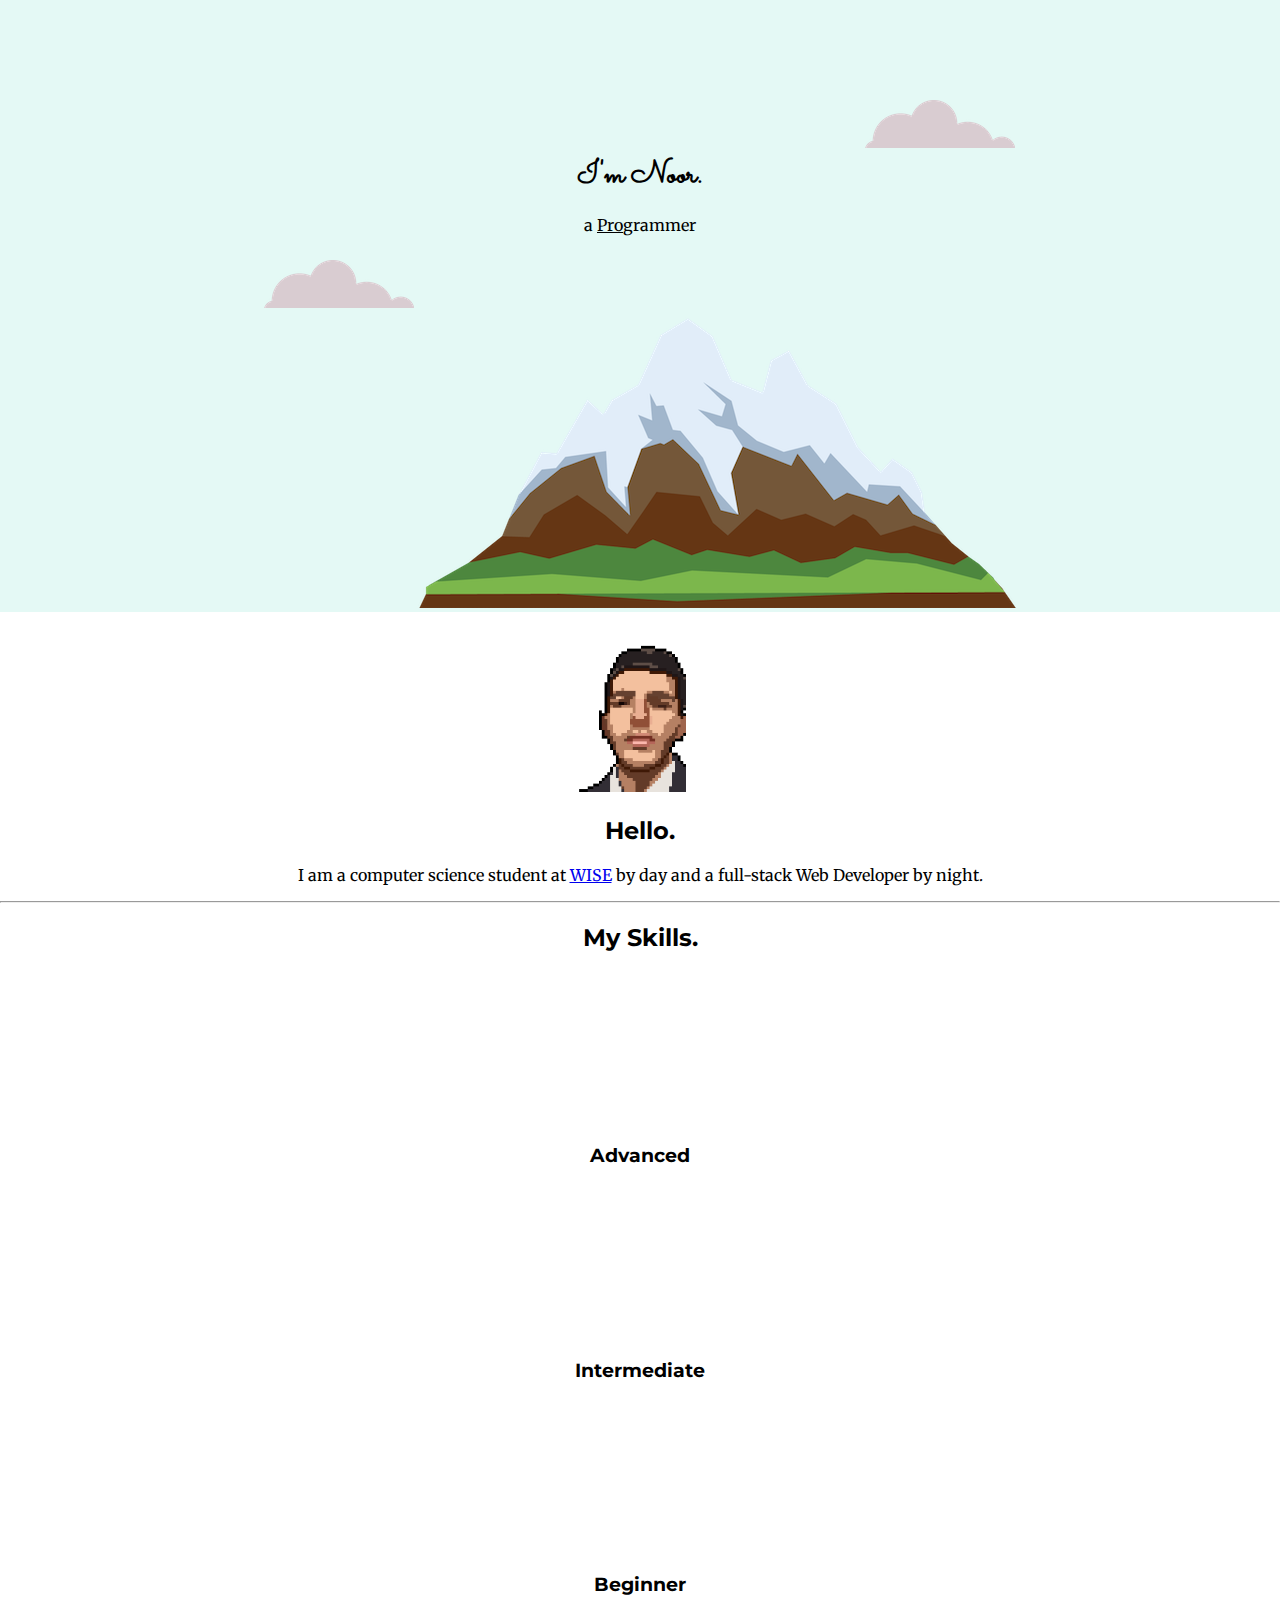
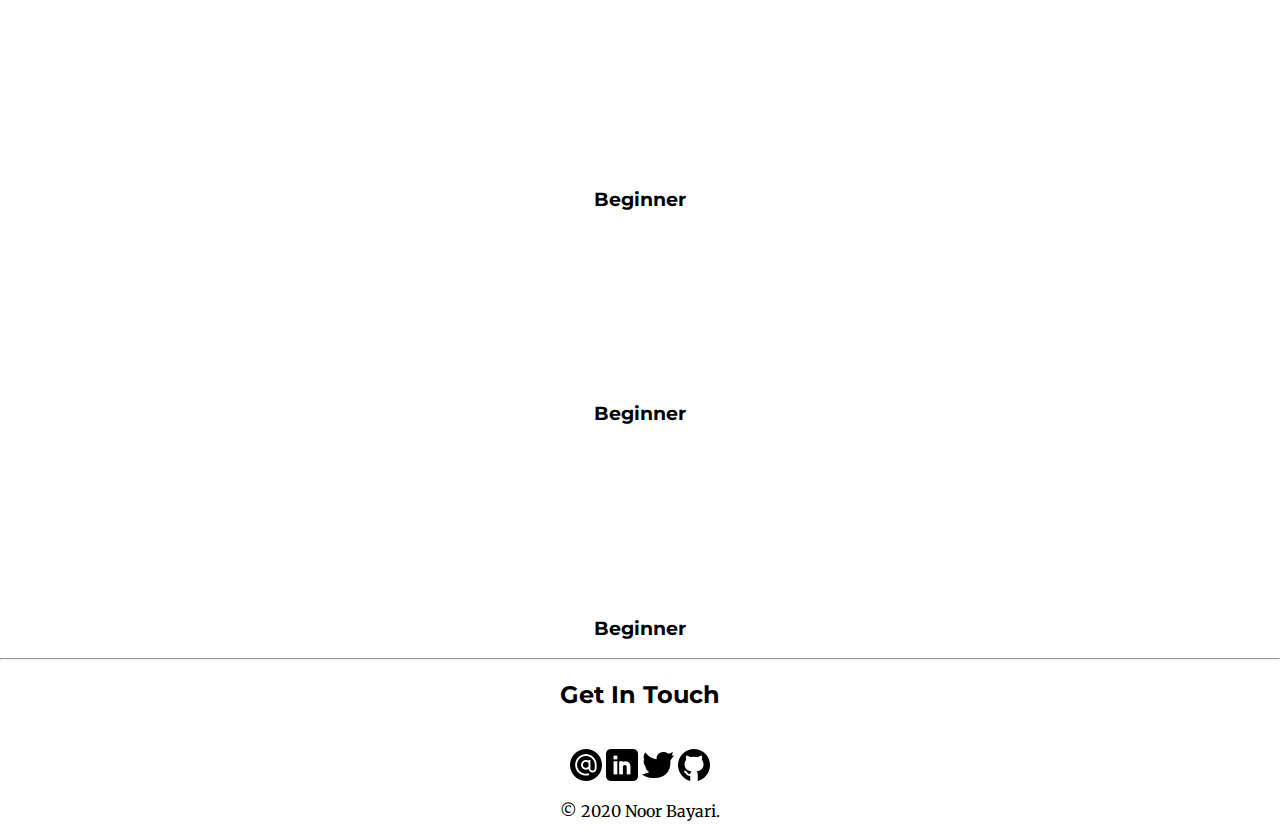
==== index.html @ 8374a43b "v.1" ====
<!DOCTYPE html>
<html lang="en">
  <head>
    <meta charset="UTF-8" />
    <meta name="viewport" content="width=device-width, initial-scale=1.0" />
    <link rel="stylesheet" href="css/styles.css" />
    <link
      href="https://fonts.googleapis.com/css2?family=Merriweather&family=Montserrat&family=Sacramento&display=swap"
      rel="stylesheet"
    />
    <!-- <link
      rel="icon"
      href="https://fontmeme.com/permalink/200902/e16b183676354afe46dc7c57ccffe2ff.png"
      type="image/icon type"
    /> -->
    <link
      rel="icon"
      href="https://fontmeme.com/permalink/200902/afb2fec986e26dd6d6b7f6b4d691d5f6.png"
      type="image/icon type"
    />

    <title>Noor Aldeen</title>
  </head>
  <body>
    <div class="top-container">
      <img class="top-cloud" src="images/cloud.png" alt="cloud" />
      <h1>I'm Noor.</h1>

      <p>a <span class="pro"> Pro</span>grammer</p>
      <img class="bottom-cloud" src="images/cloud.png" alt="cloud" />
      <img src="images/mountain.png" alt="mountain" />
    </div>

    <div class="middle-container">
      <div class="profile">
        <img class="profile-img" src="images/noor-pixel1.png" alt="" />
        <h2>Hello.</h2>
        <p>
          I am a computer science student at
          <a href="https://www.wise.edu.jo/en"> WISE</a> by day and a full-stack
          Web Developer by night.
        </p>
      </div>
      <hr />
      <div class="skills">
        <h2>My Skills.</h2>
        <div class="skill-row">
          <iframe
            src="https://giphy.com/embed/XAxylRMCdpbEWUAvr8"
            width="200"
            frameborder="0"
            class="giphy-embed"
            allowfullscreen
          ></iframe>
          <h3>Advanced</h3>
        </div>
        <div class="skill-row">
          <iframe
            src="https://giphy.com/embed/fsEaZldNC8A1PJ3mwp"
            width="200"
            frameborder="0"
            class="giphy-embed"
            allowfullscreen
          ></iframe>

          <h3>Intermediate</h3>
        </div>
        <div class="skill-row">
          <iframe
            src="https://giphy.com/embed/Sr8xDpMwVKOHUWDVRD"
            width="200"
            frameborder="0"
            class="giphy-embed"
            allowfullscreen
          ></iframe>

          <h3>Beginner</h3>
        </div>
      </div>
      <div class="skill-row">
        <iframe
          src="https://giphy.com/embed/ln7z2eWriiQAllfVcn"
          width="200"
          frameborder="0"
          class="giphy-embed"
          allowfullscreen
        ></iframe>

        <h3>Beginner</h3>
      </div>
      <div class="skill-row">
        <iframe
          src="https://giphy.com/embed/eNAsjO55tPbgaor7ma"
          width="200"
          frameborder="0"
          class="giphy-embed"
          allowfullscreen
        ></iframe>
        <h3>Beginner</h3>
      </div>
      <div class="skill-row">
        <iframe
          src="https://giphy.com/embed/kdFc8fubgS31b8DsVu"
          width="200"
          frameborder="0"
          class="giphy-embed"
          allowfullscreen
        ></iframe>
        <h3>Beginner</h3>
      </div>

      <hr />
      <div class="contact-me">
        <h2>Get In Touch</h2>
        <h3></h3>
        <p></p>
      </div>
    </div>
    <br />

    <div class="bottom-container">
      <a class="btn" href="mailto:bayarinh@gmail.com"
        ><img width="32px" src="images/at.png" alt="Email"
      /></a>

      <a
        class="footer-link"
        href="https://www.linkedin.com/in/noor-bayari-8829161b5"
        ><img width="32px" src="images/linkedin.png" alt="Linkedin"
      /></a>
      <a class="footer-link" href="https://twitter.com/noorbayari1"
        ><img width="32px" src="images/twitter.png" alt="Twitter"
      /></a>

      <a class="footer-link" href="https://github.com/NoorBayari"
        ><img width="32px" src="images/github.png" alt="GitHub"
      /></a>

      <p>© 2020 Noor Bayari.</p>
    </div>
  </body>
</html>
---- css/styles.css ----
body {
  margin: 0;
  text-align: center;
  font-family: 'Merriweather', serif;
}
h1 {
  margin: 0 auto;
  width: 20%;
  font-family: 'Sacramento', cursive;
}
h2 {
  font-family: 'Montserrat', sans-serif;
}
h3 {
  font-family: 'Montserrat', sans-serif;
}

.top-container {
  background-color: #e4f9f5;
  position: relative;
  padding-top: 100px;
}
.middle-container {
}
.bottom-container {
}
.pro {
  text-decoration-line: underline;
}
.bottom-cloud {
  position: relative;
  left: 0px;
  bottom: 300px;
}
.top-cloud {
  position: relative;
  left: 300px;
  top: 0px;
}

.profile-img {
  width: 180px;
  position: relative;
  right: 20px;
}
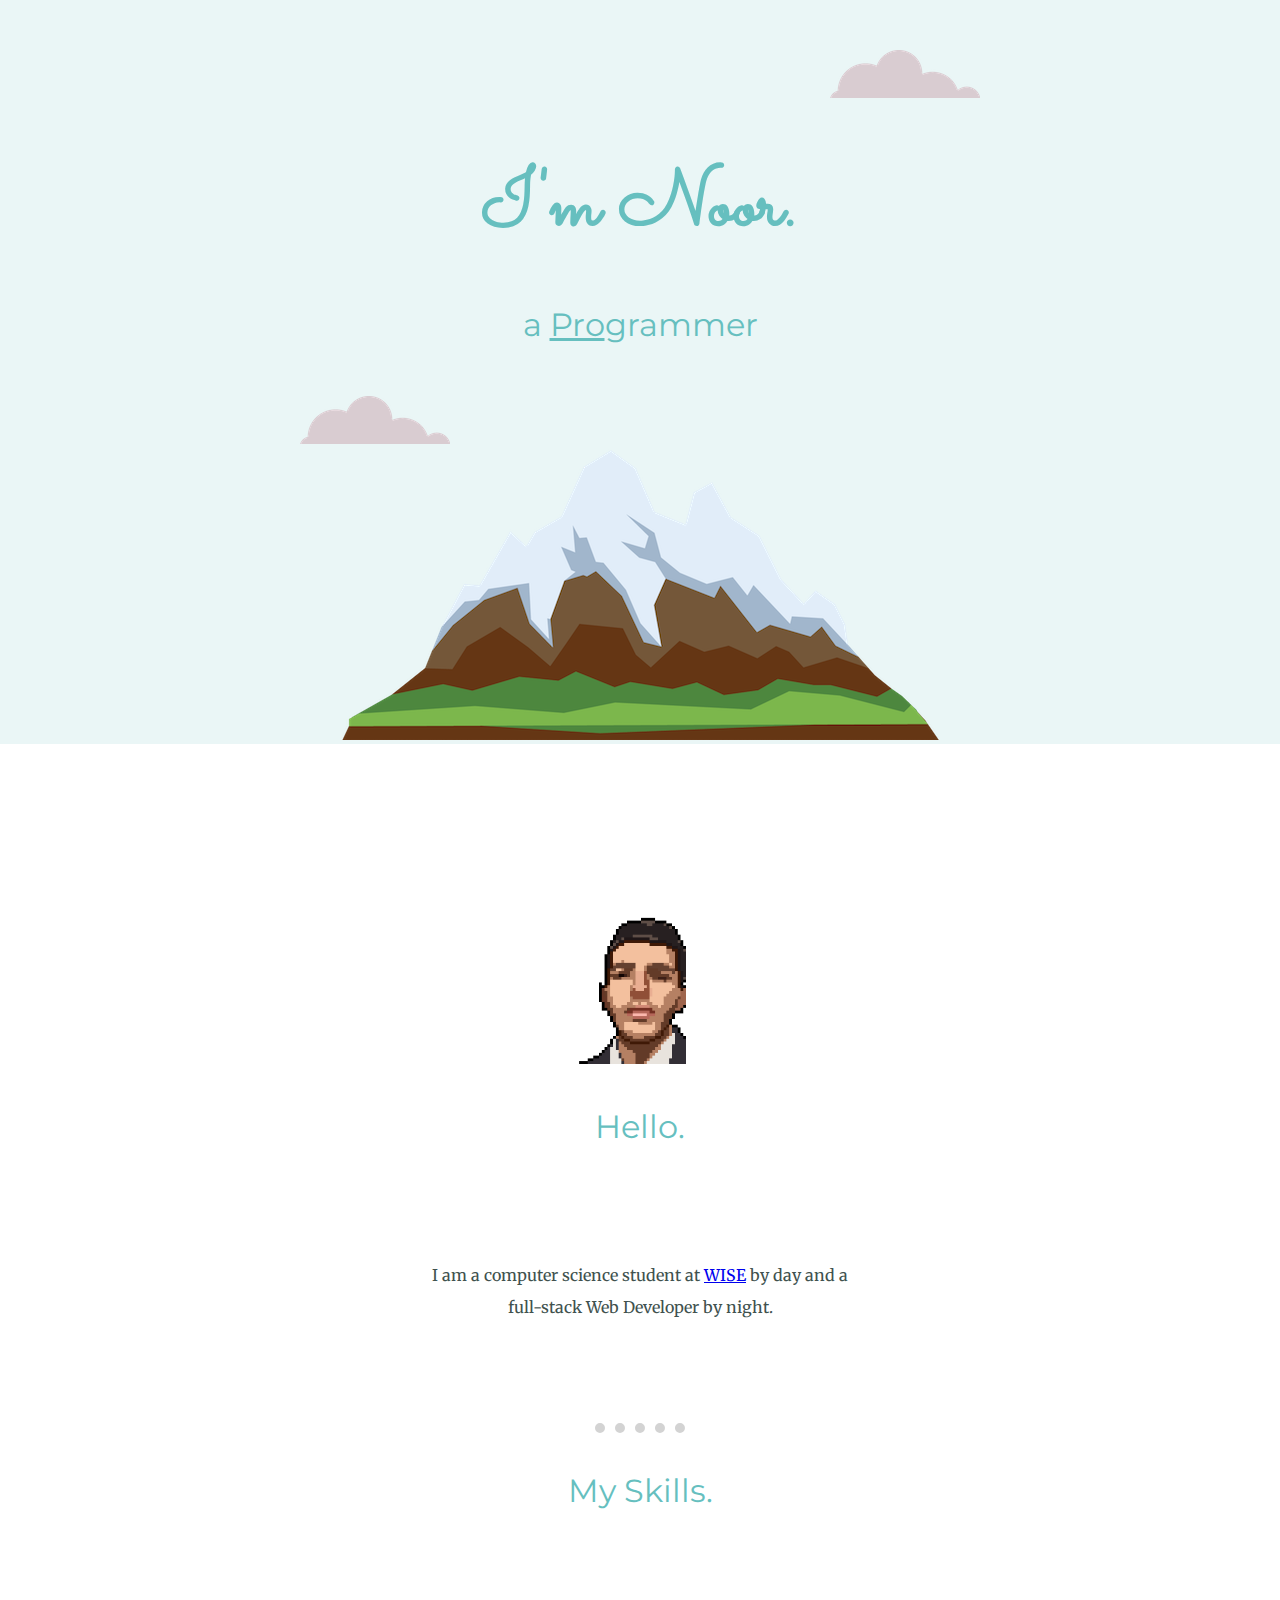
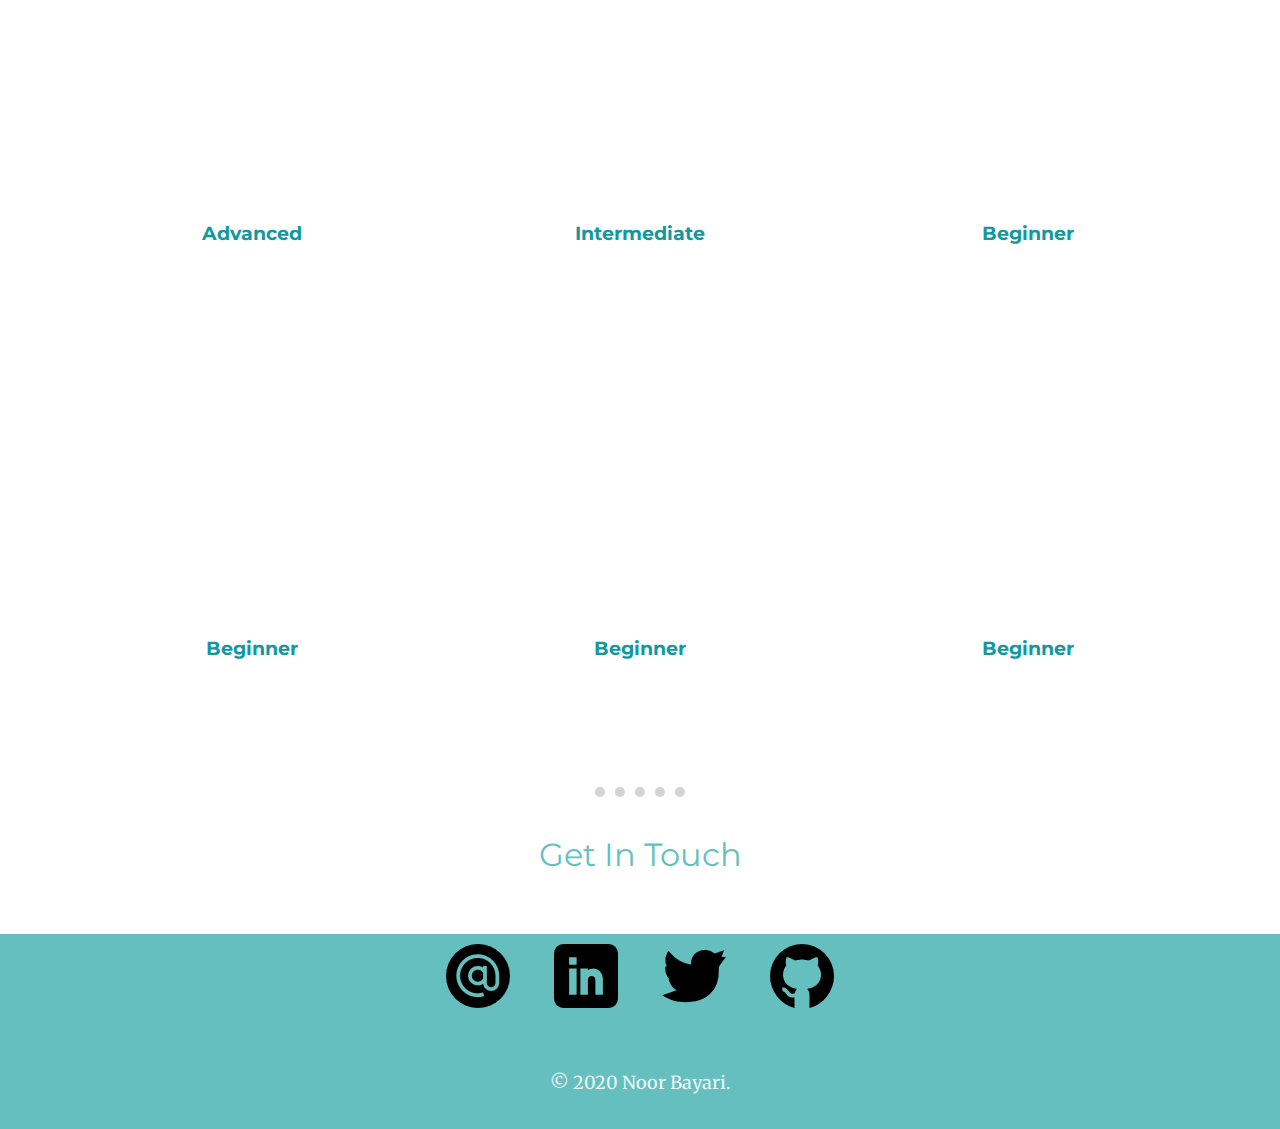
==== commit 5b148e46: "Add files via upload" ====
--- a/index.html
+++ b/index.html
@@ -26,16 +26,19 @@
       <img class="top-cloud" src="images/cloud.png" alt="cloud" />
       <h1>I'm Noor.</h1>
 
-      <p>a <span class="pro"> Pro</span>grammer</p>
+      <h2>a <span class="pro"> Pro</span>grammer</h2>
       <img class="bottom-cloud" src="images/cloud.png" alt="cloud" />
-      <img src="images/mountain.png" alt="mountain" />
+      <img class="mountain" src="images/mountain.png" alt="mountain" />
     </div>
 
     <div class="middle-container">
       <div class="profile">
+        <br />
+        <br />
+
         <img class="profile-img" src="images/noor-pixel1.png" alt="" />
         <h2>Hello.</h2>
-        <p>
+        <p class="intro">
           I am a computer science student at
           <a href="https://www.wise.edu.jo/en"> WISE</a> by day and a full-stack
           Web Developer by night.
@@ -46,67 +49,73 @@
         <h2>My Skills.</h2>
         <div class="skill-row">
           <iframe
+            class="skill-img"
             src="https://giphy.com/embed/XAxylRMCdpbEWUAvr8"
-            width="200"
+            width="35%"
             frameborder="0"
             class="giphy-embed"
             allowfullscreen
           ></iframe>
-          <h3>Advanced</h3>
+          <h3 class="skill-header">Advanced</h3>
         </div>
         <div class="skill-row">
           <iframe
+            class="skill-img"
             src="https://giphy.com/embed/fsEaZldNC8A1PJ3mwp"
-            width="200"
+            width="35%"
             frameborder="0"
             class="giphy-embed"
             allowfullscreen
           ></iframe>
 
-          <h3>Intermediate</h3>
+          <h3 class="skill-header">Intermediate</h3>
         </div>
         <div class="skill-row">
           <iframe
+            class="skill-img"
             src="https://giphy.com/embed/Sr8xDpMwVKOHUWDVRD"
-            width="200"
+            width="35%"
             frameborder="0"
             class="giphy-embed"
             allowfullscreen
           ></iframe>
 
-          <h3>Beginner</h3>
+          <h3 class="skill-header">Beginner</h3>
         </div>
       </div>
       <div class="skill-row">
         <iframe
+          class="skill-img"
           src="https://giphy.com/embed/ln7z2eWriiQAllfVcn"
-          width="200"
+          width="35%"
           frameborder="0"
           class="giphy-embed"
           allowfullscreen
         ></iframe>
 
-        <h3>Beginner</h3>
+        <h3 class="skill-header">Beginner</h3>
       </div>
       <div class="skill-row">
         <iframe
+          class="skill-img"
           src="https://giphy.com/embed/eNAsjO55tPbgaor7ma"
-          width="200"
+          width="35%"
           frameborder="0"
           class="giphy-embed"
           allowfullscreen
         ></iframe>
-        <h3>Beginner</h3>
+        <h3 class="skill-header">Beginner</h3>
       </div>
       <div class="skill-row">
         <iframe
+          class="skill-img"
           src="https://giphy.com/embed/kdFc8fubgS31b8DsVu"
-          width="200"
+          width="35%"
           frameborder="0"
           class="giphy-embed"
           allowfullscreen
         ></iframe>
-        <h3>Beginner</h3>
+        <h3 class="skill-header">Beginner</h3>
       </div>
 
       <hr />
@@ -114,29 +123,32 @@
         <h2>Get In Touch</h2>
         <h3></h3>
         <p></p>
+        <!-- <a class="footer-link"" href="mailto:bayarinh@gmail.com"
+        ><button class="btn" > <h3 class="contact-header">CONTACT ME</h3></button></a> -->
       </div>
     </div>
     <br />
 
     <div class="bottom-container">
-      <a class="btn" href="mailto:bayarinh@gmail.com"
-        ><img width="32px" src="images/at.png" alt="Email"
+      <a class="footer-link"" href="mailto:bayarinh@gmail.com"
+        ><img width="5%" src="images/at.png" alt="Email"
       /></a>
 
       <a
         class="footer-link"
         href="https://www.linkedin.com/in/noor-bayari-8829161b5"
-        ><img width="32px" src="images/linkedin.png" alt="Linkedin"
+        target="_blank"
+        ><img width="5%" src="images/linkedin.png" alt="Linkedin"
       /></a>
       <a class="footer-link" href="https://twitter.com/noorbayari1"
-        ><img width="32px" src="images/twitter.png" alt="Twitter"
+        ><img width="5%" src="images/twitter.png" alt="Twitter"
       /></a>
 
       <a class="footer-link" href="https://github.com/NoorBayari"
-        ><img width="32px" src="images/github.png" alt="GitHub"
+        ><img width="5%" src="images/github.png" alt="GitHub"
       /></a>
 
-      <p>© 2020 Noor Bayari.</p>
+      <p class="copyright">© 2020 Noor Bayari.</p>
     </div>
   </body>
 </html>
--- a/css/styles.css
+++ b/css/styles.css
@@ -2,40 +2,67 @@
   margin: 0;
   text-align: center;
   font-family: 'Merriweather', serif;
+  /* font-size: 200%; */
 }
 h1 {
-  margin: 0 auto;
-  width: 20%;
+  margin: 50px auto 0 auto;
+  width: 30%;
   font-family: 'Sacramento', cursive;
+  font-size: 5rem;
+  color: #66bfbf;
 }
 h2 {
+  font-size: 2rem;
+  font-family: 'Montserrat', sans-serif;
+  color: #66bfbf;
+  font-weight: normal;
+  line-height: 2;
+}
+h3 {
+  color: #11999e;
   font-family: 'Montserrat', sans-serif;
 }
-h3 {
-  font-family: 'Montserrat', sans-serif;
+p {
+  line-height: 2;
+}
+hr {
+  border-style: none;
+  border-top-style: dotted;
+  border-color: lightgray;
+  border-width: 10px;
+  width: 7%;
 }
 
 .top-container {
-  background-color: #e4f9f5;
+  background-color: #eaf6f6;
   position: relative;
   padding-top: 100px;
+  overflow: hidden;
 }
 .middle-container {
+  margin-top: 100px;
 }
 .bottom-container {
+  background-color: #66bfbf;
+  height: 160px;
+  margin-bottom: 0;
+  padding-top: 35px;
+  padding-bottom: 0;
 }
 .pro {
   text-decoration-line: underline;
 }
 .bottom-cloud {
-  position: relative;
-  left: 0px;
+  position: absolute;
+  left: 300px;
   bottom: 300px;
 }
 .top-cloud {
-  position: relative;
-  left: 300px;
-  top: 0px;
+  position: absolute;
+  right: 300px;
+  top: 50px;
+}
+.mountain {
 }
 
 .profile-img {
@@ -43,3 +70,74 @@
   position: relative;
   right: 20px;
 }
+.skill-row {
+  width: 30%;
+  margin: 100px auto;
+  text-align: center;
+  display: inline-block;
+}
+.skill-img {
+  /* float: left; */
+  position: relative;
+  left: ;
+}
+
+.skill-header {
+  /* position: relative;
+  top: 50px; */
+}
+
+.intro {
+  width: 35%;
+  color: #40514e;
+  margin: 100px auto;
+  font-size: 1rem;
+}
+.copyright {
+  position: relative;
+  top: 10px;
+  font-size: large;
+  color: #eaf6f6;
+}
+
+.footer-link {
+  position: relative;
+  bottom: 25px;
+  margin: 20px;
+}
+
+.contact-header {
+  font-size: large;
+  color: #eaf6f6;
+}
+
+.btn {
+  background: #11CD0FD;
+  background-image: -webkit-linear-gradient(top, #11CD0FD, #11999e);
+  background-image: -moz-linear-gradient(top, #11CD0FD, #11999e);
+  background-image: -ms-linear-gradient(top, #11CD0FD, #11999e);
+  background-image: -o-linear-gradient(top, #11CD0FD, #11999e);
+  background-image: linear-gradient(to bottom, #11CD0FD, #11999e);
+  -webkit-border-radius: 8;
+  -moz-border-radius: 8;
+  border-radius: 8px;
+  font-family: Arial;
+  color: #ffffff;
+  font-size: 20px;
+  background: #3498db;
+  padding: 10px 20px 10px 20px;
+  text-decoration: none;
+}
+
+.btn:hover {
+  background: #30e3cb;
+  background-image: -webkit-linear-gradient(top, #30e3cb, #2bc4ad);
+  background-image: -moz-linear-gradient(top, #30e3cb, #2bc4ad);
+  background-image: -ms-linear-gradient(top, #30e3cb, #2bc4ad);
+  background-image: -o-linear-gradient(top, #30e3cb, #2bc4ad);
+  background-image: linear-gradient(to bottom, #30e3cb, #2bc4ad);
+  text-decoration: none;
+}
+/* .skills {
+  display: flexbox;
+} */
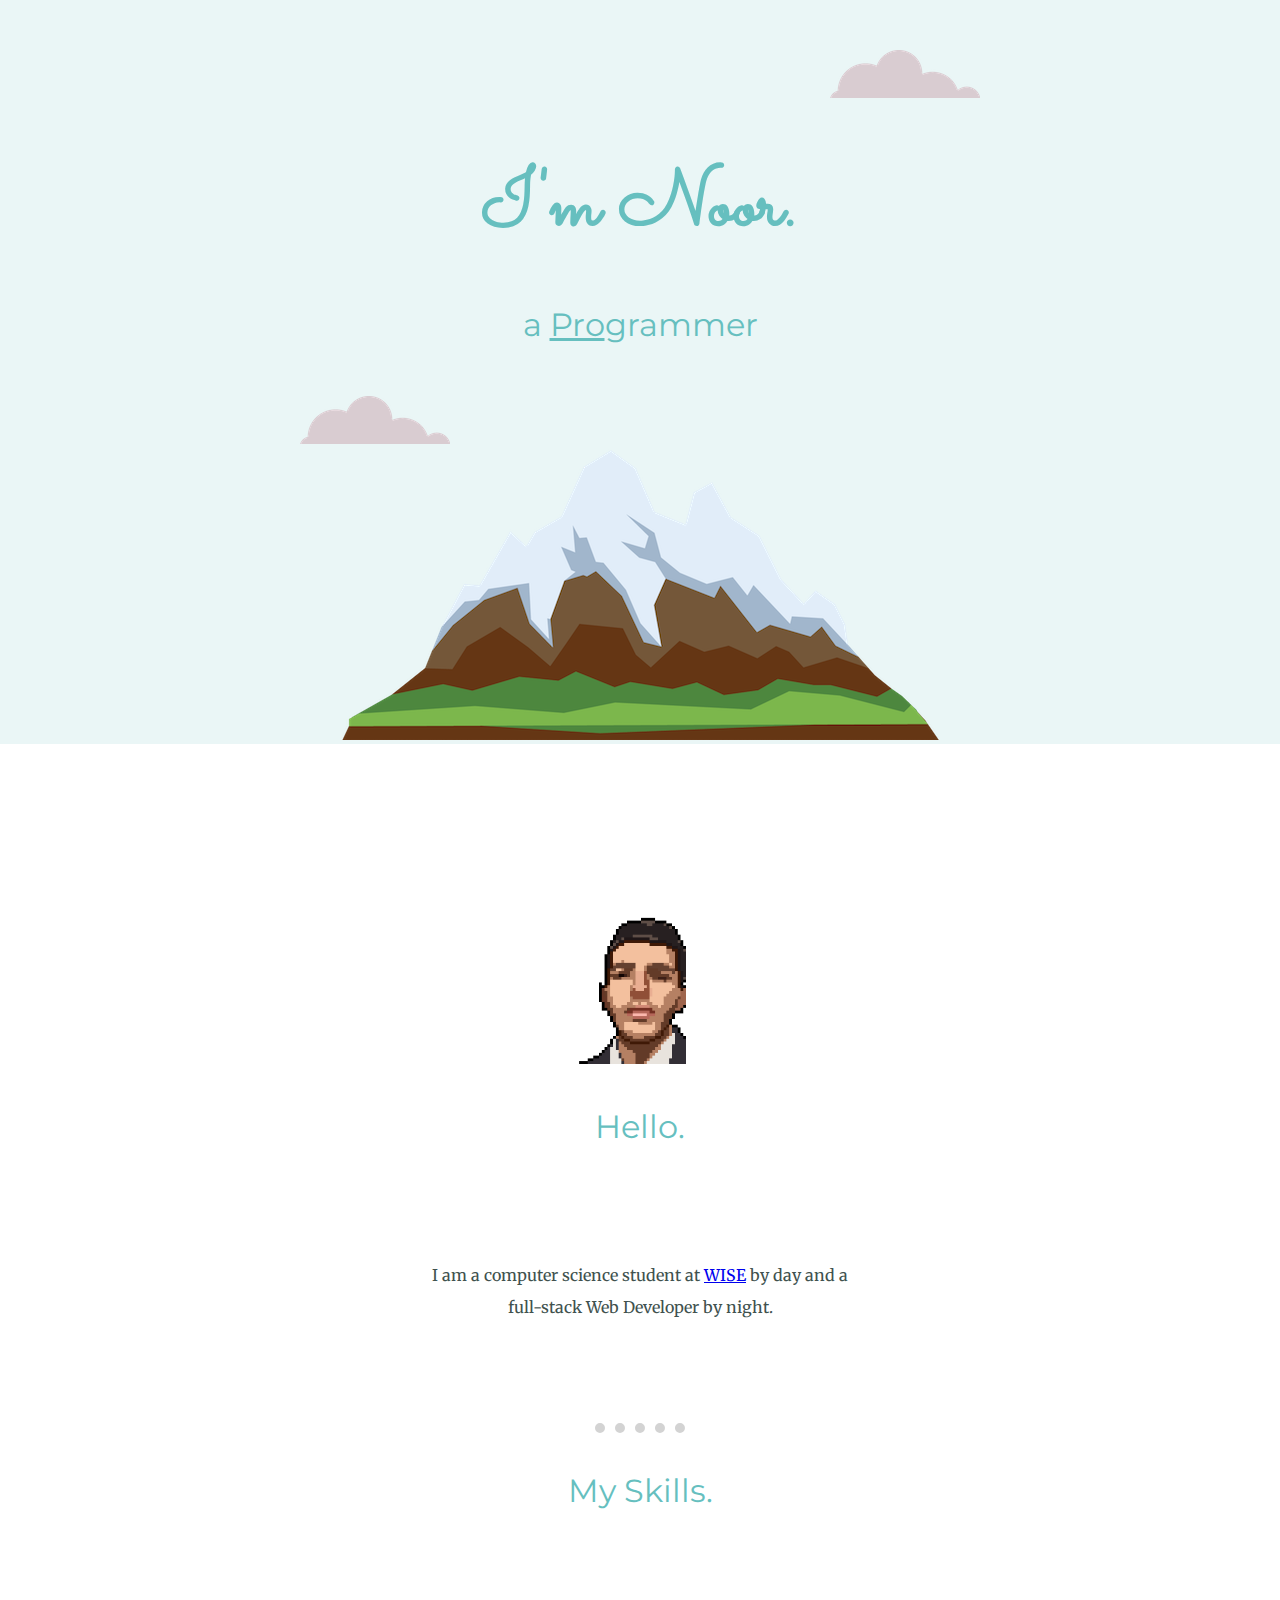
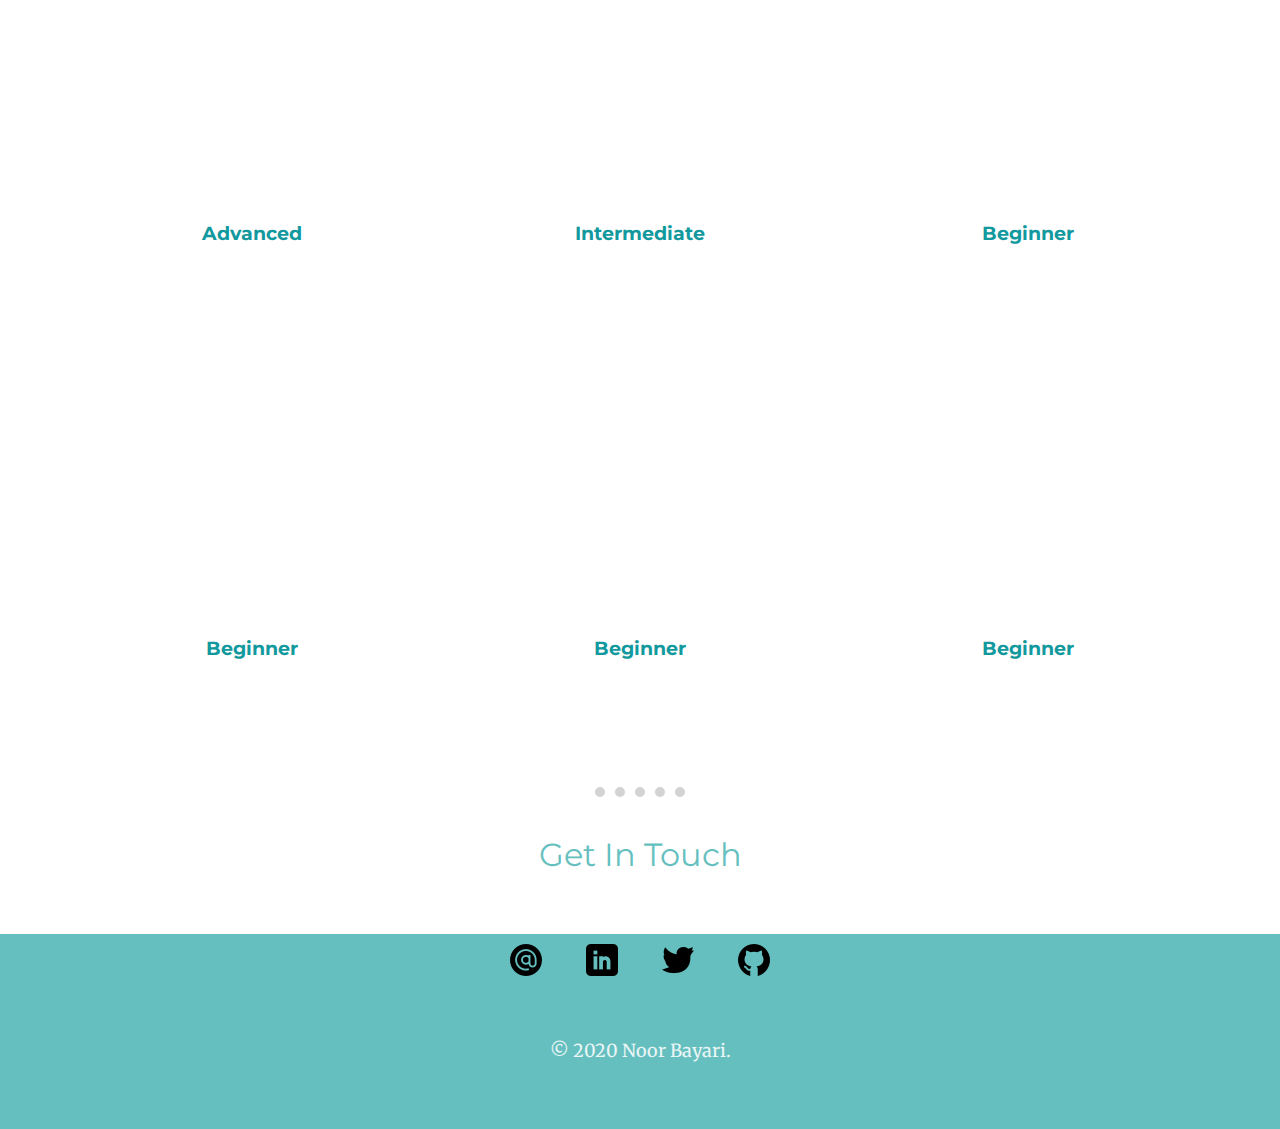
==== commit 22c783b3: "Add files via upload" ====
--- a/index.html
+++ b/index.html
@@ -131,21 +131,21 @@
 
     <div class="bottom-container">
       <a class="footer-link"" href="mailto:bayarinh@gmail.com"
-        ><img width="5%" src="images/at.png" alt="Email"
+        ><img width="32px" src="images/at.png" alt="Email"
       /></a>
 
       <a
         class="footer-link"
         href="https://www.linkedin.com/in/noor-bayari-8829161b5"
         target="_blank"
-        ><img width="5%" src="images/linkedin.png" alt="Linkedin"
+        ><img width="32px" src="images/linkedin.png" alt="Linkedin"
       /></a>
       <a class="footer-link" href="https://twitter.com/noorbayari1"
-        ><img width="5%" src="images/twitter.png" alt="Twitter"
+        ><img width="32px" src="images/twitter.png" alt="Twitter"
       /></a>
 
       <a class="footer-link" href="https://github.com/NoorBayari"
-        ><img width="5%" src="images/github.png" alt="GitHub"
+        ><img width="32px" src="images/github.png" alt="GitHub"
       /></a>
 
       <p class="copyright">© 2020 Noor Bayari.</p>
